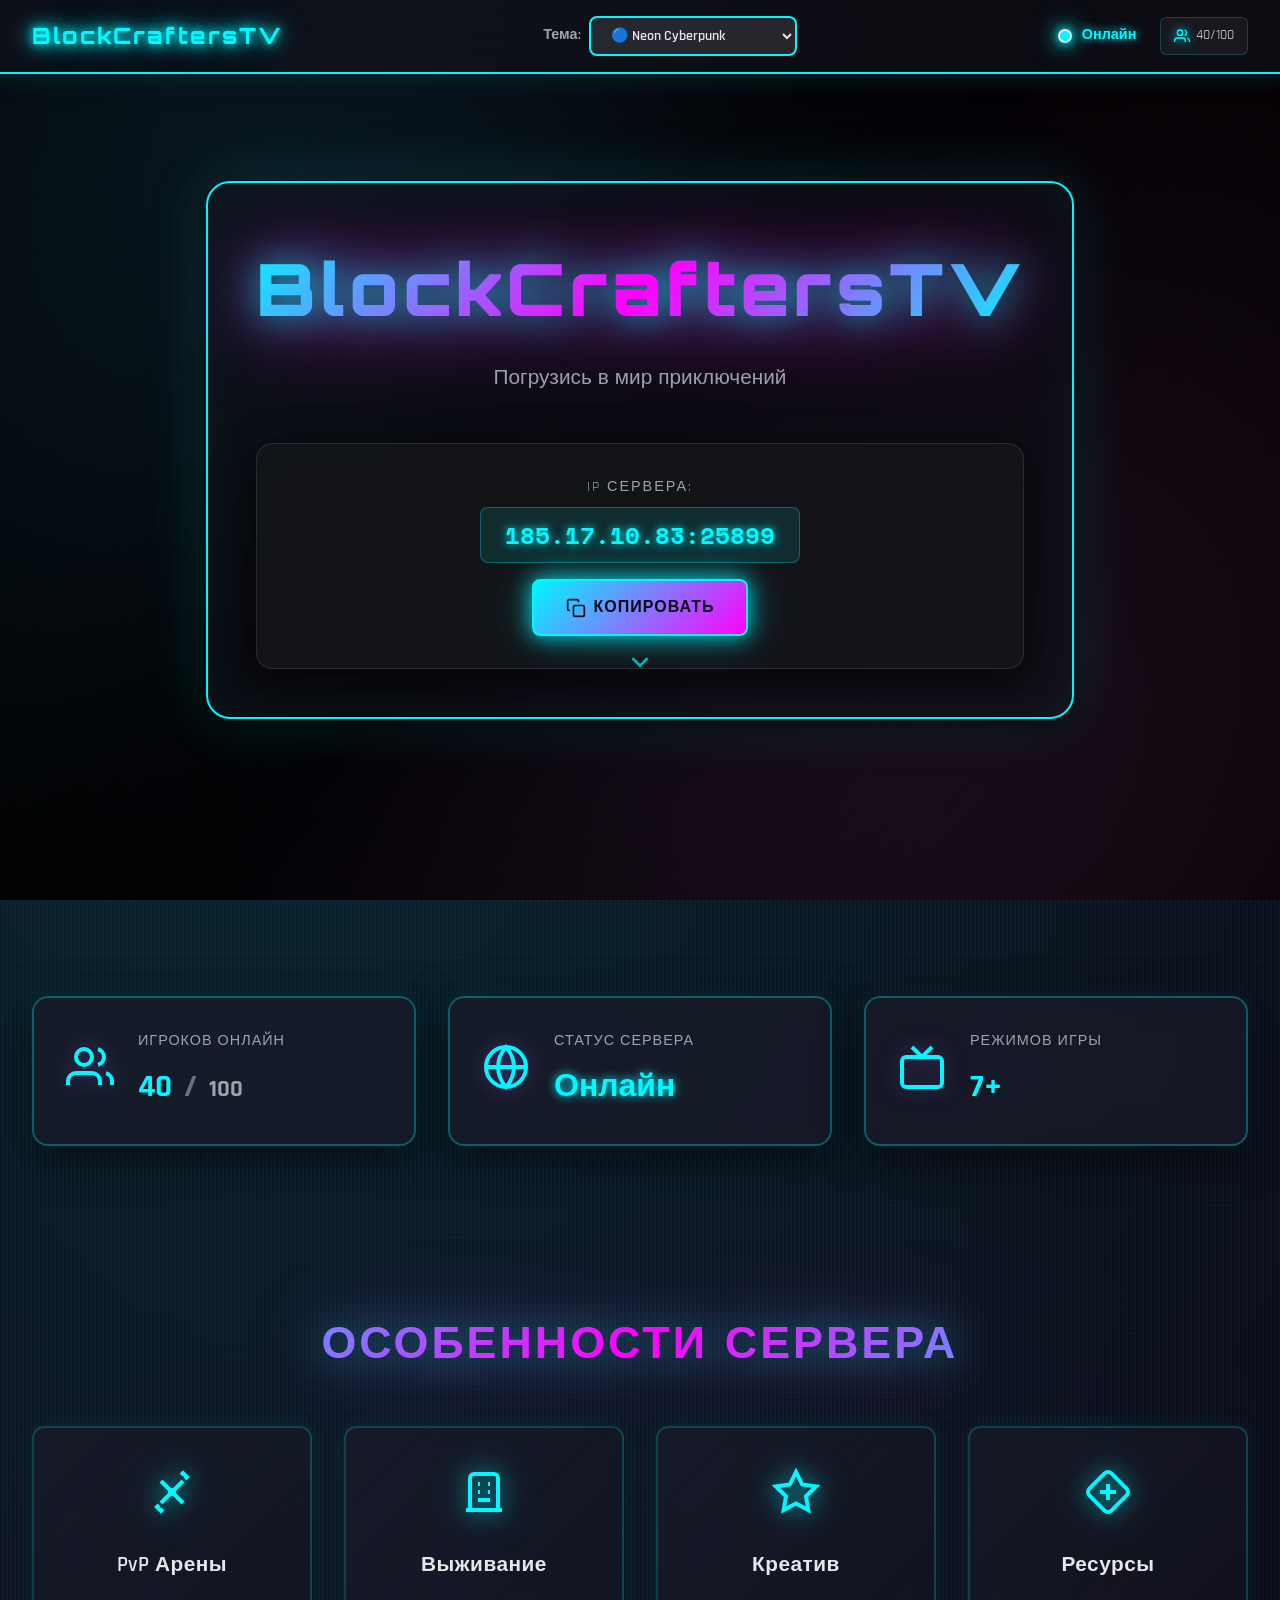
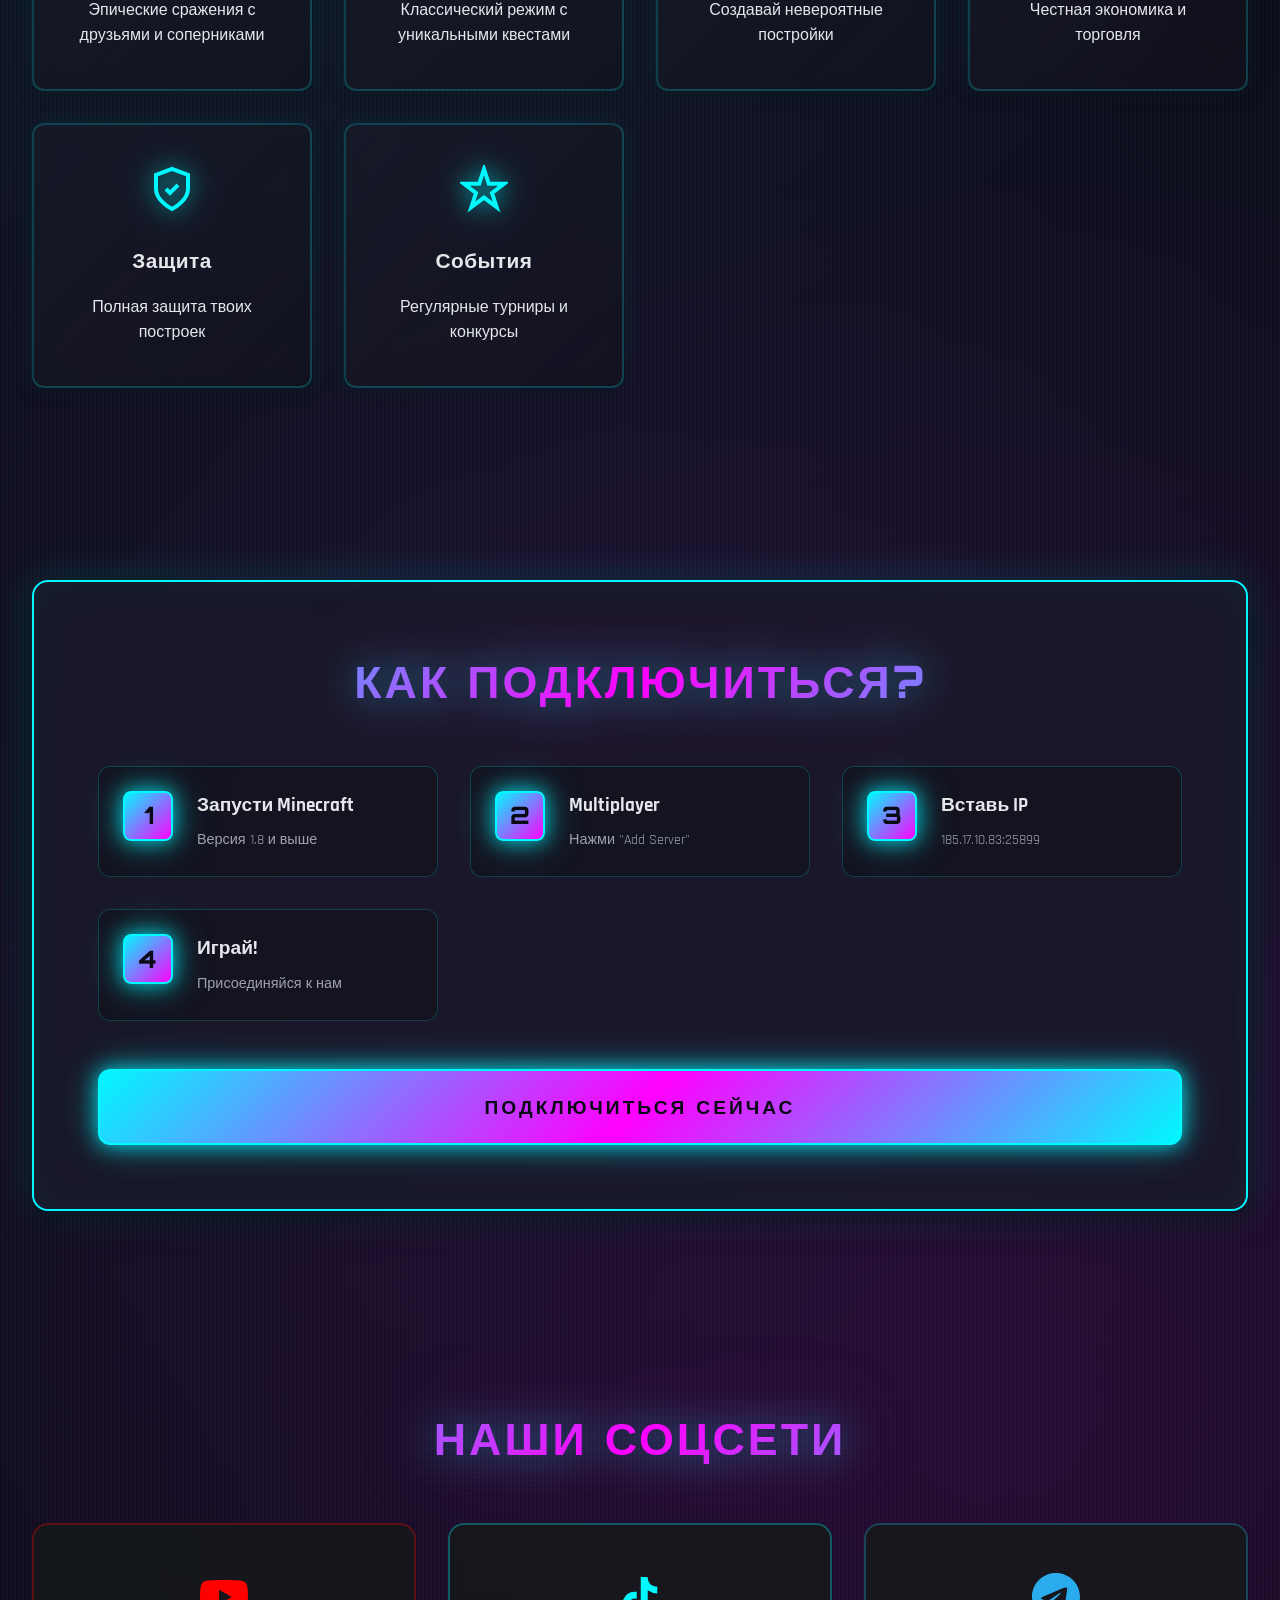
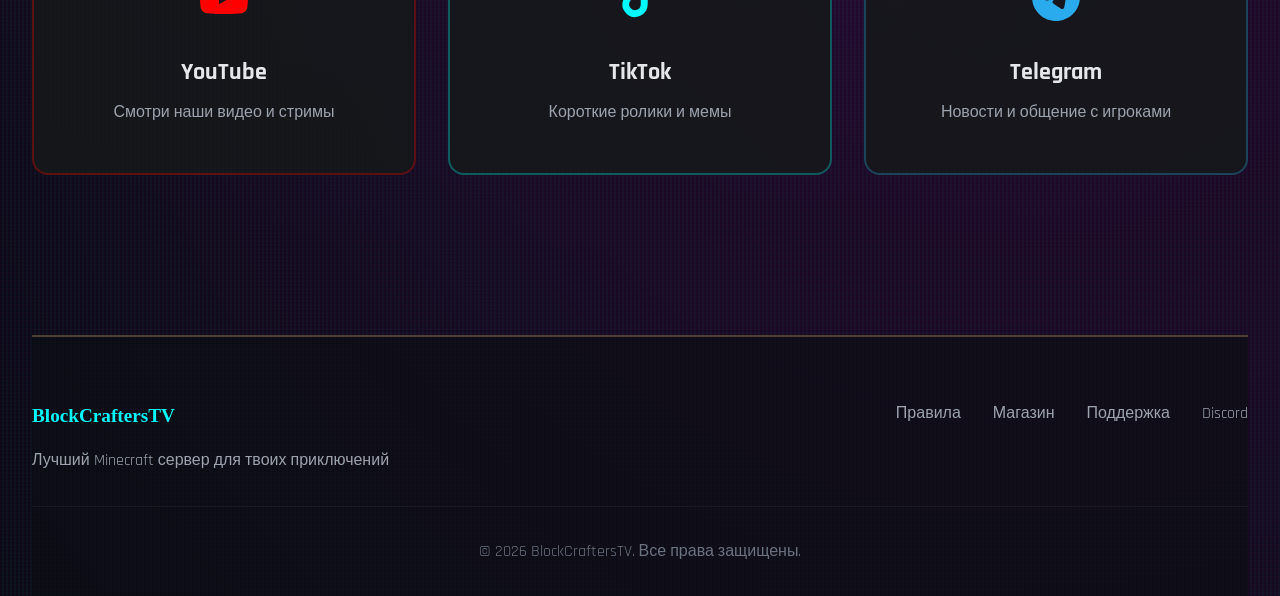
==== index-variant1-dark-gaming.html @ 6c335105 "Initial commit: BlockCraftersTV Website 🎮 Minecraft Server Landing Page with 4 Theme Variants  Featu" ====
<!DOCTYPE html>
<html lang="ru">
<head>
    <meta charset="UTF-8">
    <meta name="viewport" content="width=device-width, initial-scale=1.0">
    <title>BlockCraftersTV - Minecraft Server</title>
    <link rel="stylesheet" href="style.css">
</head>
<body>
    <!-- Navigation Bar with Blur Effect -->
    <nav class="navbar">
        <div class="navbar-container">
            <div class="navbar-brand">BlockCraftersTV</div>

            <!-- Theme Switcher -->
            <div class="theme-switcher">
                <label for="themeSelect" class="theme-label">Тема:</label>
                <select id="themeSelect" class="theme-select">
                    <option value="variant1">🟣 Dark Gaming Premium</option>
                    <option value="variant2" selected>🔵 Neon Cyberpunk</option>
                    <option value="variant3">🟡 Minecraft Professional</option>
                    <option value="variant4">🟢 Minecraft Green Forest</option>
                </select>
            </div>

            <div class="navbar-info">
                <div class="navbar-status">
                    <span class="status-dot" id="navStatusDot"></span>
                    <span id="navStatusText">Проверка...</span>
                </div>
                <div class="navbar-players">
                    <svg width="16" height="16" viewBox="0 0 24 24" fill="none" stroke="currentColor" stroke-width="2">
                        <path d="M17 21v-2a4 4 0 0 0-4-4H5a4 4 0 0 0-4 4v2"></path>
                        <circle cx="9" cy="7" r="4"></circle>
                        <path d="M23 21v-2a4 4 0 0 0-3-3.87"></path>
                        <path d="M16 3.13a4 4 0 0 1 0 7.75"></path>
                    </svg>
                    <span id="navPlayersText">0/100</span>
                </div>
            </div>
        </div>
    </nav>

    <!-- Hero Section with Blurred Background -->
    <section class="hero">
        <div class="hero-content">
            <div class="hero-logo">
                <h1 class="hero-title">BlockCraftersTV</h1>
                <p class="hero-subtitle">Погрузись в мир приключений</p>
            </div>

            <div class="hero-ip-container">
                <div class="ip-display">
                    <span class="ip-label">IP Сервера:</span>
                    <span class="ip-text" id="heroIP">185.17.10.83:25899</span>
                </div>
                <button class="ip-copy-btn" onclick="copyIP()">
                    <svg width="20" height="20" viewBox="0 0 24 24" fill="none" stroke="currentColor" stroke-width="2">
                        <rect x="9" y="9" width="13" height="13" rx="2" ry="2"></rect>
                        <path d="M5 15H4a2 2 0 0 1-2-2V4a2 2 0 0 1 2-2h9a2 2 0 0 1 2 2v1"></path>
                    </svg>
                    Копировать
                </button>
            </div>

            <div class="scroll-indicator">
                <svg width="30" height="30" viewBox="0 0 24 24" fill="none" stroke="currentColor" stroke-width="2">
                    <polyline points="6 9 12 15 18 9"></polyline>
                </svg>
            </div>
        </div>
    </section>

    <!-- Main Content Container -->
    <div class="container">
        <!-- Server Stats Section -->
        <section class="stats-section">
            <div class="stat-card">
                <div class="stat-icon">
                    <svg width="48" height="48" viewBox="0 0 24 24" fill="none" stroke="currentColor" stroke-width="2">
                        <path d="M17 21v-2a4 4 0 0 0-4-4H5a4 4 0 0 0-4 4v2"></path>
                        <circle cx="9" cy="7" r="4"></circle>
                        <path d="M23 21v-2a4 4 0 0 0-3-3.87"></path>
                        <path d="M16 3.13a4 4 0 0 1 0 7.75"></path>
                    </svg>
                </div>
                <div class="stat-content">
                    <div class="stat-label">Игроков онлайн</div>
                    <div class="stat-value" id="playerCount">
                        <span class="count-number">0</span>
                        <span class="count-separator">/</span>
                        <span class="count-max">100</span>
                    </div>
                </div>
            </div>

            <div class="stat-card">
                <div class="stat-icon">
                    <svg width="48" height="48" viewBox="0 0 24 24" fill="none" stroke="currentColor" stroke-width="2">
                        <circle cx="12" cy="12" r="10"></circle>
                        <line x1="2" y1="12" x2="22" y2="12"></line>
                        <path d="M12 2a15.3 15.3 0 0 1 4 10 15.3 15.3 0 0 1-4 10 15.3 15.3 0 0 1-4-10 15.3 15.3 0 0 1 4-10z"></path>
                    </svg>
                </div>
                <div class="stat-content">
                    <div class="stat-label">Статус сервера</div>
                    <div class="stat-value">
                        <span class="status-text" id="statusText">Проверка...</span>
                    </div>
                </div>
            </div>

            <div class="stat-card">
                <div class="stat-icon">
                    <svg width="48" height="48" viewBox="0 0 24 24" fill="none" stroke="currentColor" stroke-width="2">
                        <rect x="2" y="7" width="20" height="15" rx="2" ry="2"></rect>
                        <polyline points="17 2 12 7 7 2"></polyline>
                    </svg>
                </div>
                <div class="stat-content">
                    <div class="stat-label">Режимов игры</div>
                    <div class="stat-value">
                        <span class="count-number">7+</span>
                    </div>
                </div>
            </div>
        </section>

        <!-- Features Section -->
        <section class="features-section">
            <h2 class="section-title">Особенности сервера</h2>
            <div class="features-grid">
                <div class="feature-card">
                    <div class="feature-icon">
                        <svg width="48" height="48" viewBox="0 0 24 24" fill="none" stroke="currentColor" stroke-width="2">
                            <path d="M6.5 6.5l11 11"></path>
                            <path d="M17.5 6.5l-11 11"></path>
                            <circle cx="12" cy="12" r="1"></circle>
                            <path d="M18.5 5.5l1-1-2-2-1 1"></path>
                            <path d="M5.5 18.5l-1 1 2 2 1-1"></path>
                        </svg>
                    </div>
                    <h3 class="feature-title">PvP Арены</h3>
                    <p class="feature-text">Эпические сражения с друзьями и соперниками</p>
                </div>

                <div class="feature-card">
                    <div class="feature-icon">
                        <svg width="48" height="48" viewBox="0 0 24 24" fill="none" stroke="currentColor" stroke-width="2">
                            <path d="M3 21h18"></path>
                            <path d="M9 8h1"></path>
                            <path d="M14 8h1"></path>
                            <path d="M9 12h1"></path>
                            <path d="M14 12h1"></path>
                            <path d="M9 16h6"></path>
                            <path d="M5 21V5a2 2 0 0 1 2-2h10a2 2 0 0 1 2 2v16"></path>
                        </svg>
                    </div>
                    <h3 class="feature-title">Выживание</h3>
                    <p class="feature-text">Классический режим с уникальными квестами</p>
                </div>

                <div class="feature-card">
                    <div class="feature-icon">
                        <svg width="48" height="48" viewBox="0 0 24 24" fill="none" stroke="currentColor" stroke-width="2">
                            <path d="M12 2l3.09 6.26L22 9.27l-5 4.87 1.18 6.88L12 17.77l-6.18 3.25L7 14.14 2 9.27l6.91-1.01L12 2z"></path>
                        </svg>
                    </div>
                    <h3 class="feature-title">Креатив</h3>
                    <p class="feature-text">Создавай невероятные постройки</p>
                </div>

                <div class="feature-card">
                    <div class="feature-icon">
                        <svg width="48" height="48" viewBox="0 0 24 24" fill="none" stroke="currentColor" stroke-width="2">
                            <path d="M2.7 10.3a2.41 2.41 0 0 0 0 3.41l7.59 7.59a2.41 2.41 0 0 0 3.41 0l7.59-7.59a2.41 2.41 0 0 0 0-3.41L13.7 2.71a2.41 2.41 0 0 0-3.41 0z"></path>
                            <path d="M12 8v8"></path>
                            <path d="M8 12h8"></path>
                        </svg>
                    </div>
                    <h3 class="feature-title">Ресурсы</h3>
                    <p class="feature-text">Честная экономика и торговля</p>
                </div>

                <div class="feature-card">
                    <div class="feature-icon">
                        <svg width="48" height="48" viewBox="0 0 24 24" fill="none" stroke="currentColor" stroke-width="2">
                            <path d="M12 22s8-4 8-10V5l-8-3-8 3v7c0 6 8 10 8 10z"></path>
                            <path d="M9 12l2 2 4-4"></path>
                        </svg>
                    </div>
                    <h3 class="feature-title">Защита</h3>
                    <p class="feature-text">Полная защита твоих построек</p>
                </div>

                <div class="feature-card">
                    <div class="feature-icon">
                        <svg width="48" height="48" viewBox="0 0 24 24" fill="none" stroke="currentColor" stroke-width="2">
                            <path d="M12 2l2.4 7.4h7.6l-6 4.6 2.3 7-6.3-4.7-6.3 4.7 2.3-7-6-4.6h7.6z"></path>
                        </svg>
                    </div>
                    <h3 class="feature-title">События</h3>
                    <p class="feature-text">Регулярные турниры и конкурсы</p>
                </div>
            </div>
        </section>

        <!-- Connect Section -->
        <section class="connect-section">
            <div class="connect-card">
                <h2 class="section-title">Как подключиться?</h2>
                <div class="connect-steps">
                    <div class="step">
                        <div class="step-number">1</div>
                        <div class="step-content">
                            <h3>Запусти Minecraft</h3>
                            <p>Версия 1.8 и выше</p>
                        </div>
                    </div>
                    <div class="step">
                        <div class="step-number">2</div>
                        <div class="step-content">
                            <h3>Multiplayer</h3>
                            <p>Нажми "Add Server"</p>
                        </div>
                    </div>
                    <div class="step">
                        <div class="step-number">3</div>
                        <div class="step-content">
                            <h3>Вставь IP</h3>
                            <p>185.17.10.83:25899</p>
                        </div>
                    </div>
                    <div class="step">
                        <div class="step-number">4</div>
                        <div class="step-content">
                            <h3>Играй!</h3>
                            <p>Присоединяйся к нам</p>
                        </div>
                    </div>
                </div>
                <button class="connect-btn">Подключиться сейчас</button>
            </div>
        </section>

        <!-- Social Links Section -->
        <section class="social-section">
            <h2 class="section-title">Наши соцсети</h2>
            <div class="social-grid">
                <a href="https://youtube.com/@BlockCraftersTV" target="_blank" class="social-card youtube">
                    <div class="social-icon">
                        <svg width="48" height="48" viewBox="0 0 24 24" fill="currentColor">
                            <path d="M23.498 6.186a3.016 3.016 0 0 0-2.122-2.136C19.505 3.545 12 3.545 12 3.545s-7.505 0-9.377.505A3.017 3.017 0 0 0 .502 6.186C0 8.07 0 12 0 12s0 3.93.502 5.814a3.016 3.016 0 0 0 2.122 2.136c1.871.505 9.376.505 9.376.505s7.505 0 9.377-.505a3.015 3.015 0 0 0 2.122-2.136C24 15.93 24 12 24 12s0-3.93-.502-5.814zM9.545 15.568V8.432L15.818 12l-6.273 3.568z"/>
                        </svg>
                    </div>
                    <h3 class="social-title">YouTube</h3>
                    <p class="social-text">Смотри наши видео и стримы</p>
                </a>

                <a href="https://www.tiktok.com/@_blockcrafterstv_?_r=1&_t=ZS-93ya9unmYJF" target="_blank" class="social-card tiktok">
                    <div class="social-icon">
                        <svg width="48" height="48" viewBox="0 0 24 24" fill="currentColor">
                            <path d="M19.59 6.69a4.83 4.83 0 0 1-3.77-4.25V2h-3.45v13.67a2.89 2.89 0 0 1-5.2 1.74 2.89 2.89 0 0 1 2.31-4.64 2.93 2.93 0 0 1 .88.13V9.4a6.84 6.84 0 0 0-1-.05A6.33 6.33 0 0 0 5 20.1a6.34 6.34 0 0 0 10.86-4.43v-7a8.16 8.16 0 0 0 4.77 1.52v-3.4a4.85 4.85 0 0 1-1-.1z"/>
                        </svg>
                    </div>
                    <h3 class="social-title">TikTok</h3>
                    <p class="social-text">Короткие ролики и мемы</p>
                </a>

                <a href="https://t.me/BlockCraftersTV" target="_blank" class="social-card telegram">
                    <div class="social-icon">
                        <svg width="48" height="48" viewBox="0 0 24 24" fill="currentColor">
                            <path d="M12 0C5.373 0 0 5.373 0 12s5.373 12 12 12 12-5.373 12-12S18.627 0 12 0zm5.562 8.161c-.18 1.897-.962 6.502-1.359 8.627-.168.9-.5 1.201-.82 1.23-.697.064-1.226-.461-1.901-.903-1.056-.692-1.653-1.123-2.678-1.799-1.185-.781-.417-1.21.258-1.911.177-.184 3.247-2.977 3.307-3.23.007-.032.014-.15-.056-.212s-.174-.041-.249-.024c-.106.024-1.793 1.139-5.062 3.345-.479.329-.913.489-1.302.481-.428-.009-1.252-.241-1.865-.44-.752-.244-1.349-.374-1.297-.789.027-.216.325-.437.893-.663 3.498-1.524 5.831-2.529 6.998-3.014 3.332-1.386 4.025-1.627 4.476-1.635.099-.002.321.023.465.141.121.099.154.232.17.326.016.094.036.308.02.474z"/>
                        </svg>
                    </div>
                    <h3 class="social-title">Telegram</h3>
                    <p class="social-text">Новости и общение с игроками</p>
                </a>
            </div>
        </section>

        <!-- Footer -->
        <footer class="footer">
            <div class="footer-content">
                <div class="footer-brand">
                    <h3>BlockCraftersTV</h3>
                    <p>Лучший Minecraft сервер для твоих приключений</p>
                </div>
                <div class="footer-links">
                    <a href="#">Правила</a>
                    <a href="#">Магазин</a>
                    <a href="#">Поддержка</a>
                    <a href="#">Discord</a>
                </div>
            </div>
            <div class="footer-bottom">
                <p>&copy; 2026 BlockCraftersTV. Все права защищены.</p>
            </div>
        </footer>
    </div>

    <script src="script.js"></script>
</body>
</html>
---- style.css ----
/* Modern Minecraft Server Website - Inspired by MCServer-Web-Template */

/* Import Fonts */
@import url('https://fonts.googleapis.com/css2?family=Orbitron:wght@400;500;600;700;800;900&display=swap');
@import url('https://fonts.googleapis.com/css2?family=Rajdhani:wght@300;400;500;600;700&display=swap');
@import url('https://fonts.googleapis.com/css2?family=Space+Mono:wght@400;700&display=swap');

/* CSS Variables - Neon Cyberpunk */
:root {
    /* Colors - Cyberpunk Neon Theme */
    --primary-color: #00f8ff;         /* Neon Cyan */
    --primary-dark: #00c4cc;          /* Dark Cyan */
    --primary-light: #66ffff;         /* Light Cyan */
    --accent-color: #ff00ff;          /* Neon Magenta */
    --accent-dark: #cc00cc;           /* Dark Magenta */
    --secondary-color: #8b5cf6;       /* Purple */
    --bg-black: #0a0a14;              /* Deep Dark Blue */
    --bg-dark: #12121a;               /* Dark Blue Gray */
    --bg-darker: #080810;             /* Darker Blue */
    --bg-card: #1a1a28;               /* Card Background */
    --bg-card-hover: #25253a;         /* Card Hover */
    --text-primary: #e5e7eb;          /* Light Gray Text */
    --text-secondary: #9ca3af;        /* Gray Text */
    --text-muted: #6b7280;            /* Muted Gray */
    --border-color: rgba(0, 248, 255, 0.3);

    /* Neon Effects */
    --blur-amount: 20px;
    --transition: all 0.4s cubic-bezier(0.4, 0, 0.2, 1);
    --shadow: 0 10px 40px rgba(0, 0, 0, 0.7);
    --shadow-hover: 0 20px 60px rgba(0, 248, 255, 0.5);
    --glow-cyan: 0 0 20px rgba(0, 248, 255, 0.8), 0 0 40px rgba(0, 248, 255, 0.4);
    --glow-magenta: 0 0 20px rgba(255, 0, 255, 0.8), 0 0 40px rgba(255, 0, 255, 0.4);
    --glow-purple: 0 0 20px rgba(139, 92, 246, 0.6);
}

/* Reset & Base */
* {
    margin: 0;
    padding: 0;
    box-sizing: border-box;
}

body {
    font-family: 'Rajdhani', sans-serif;
    background: var(--bg-black);
    background-image:
        radial-gradient(circle at 20% 20%, rgba(0, 248, 255, 0.1) 0%, transparent 40%),
        radial-gradient(circle at 80% 80%, rgba(255, 0, 255, 0.1) 0%, transparent 40%),
        radial-gradient(circle at 40% 60%, rgba(139, 92, 246, 0.08) 0%, transparent 50%),
        repeating-linear-gradient(90deg, transparent, transparent 2px, rgba(0, 248, 255, 0.03) 2px, rgba(0, 248, 255, 0.03) 4px),
        repeating-linear-gradient(0deg, transparent, transparent 2px, rgba(255, 0, 255, 0.02) 2px, rgba(255, 0, 255, 0.02) 4px);
    color: var(--text-primary);
    line-height: 1.6;
    overflow-x: hidden;
    position: relative;
}

/* Smooth Scrolling */
html {
    scroll-behavior: smooth;
    scroll-padding-top: 70px;
}

body {
    overflow-x: hidden;
}

/* Scroll Animation - Fade In on View */
.scroll-fade-in {
    opacity: 0;
    transform: translateY(40px);
    transition: opacity 0.8s cubic-bezier(0.4, 0, 0.2, 1),
                transform 0.8s cubic-bezier(0.4, 0, 0.2, 1);
}

.scroll-fade-in.visible {
    opacity: 1;
    transform: translateY(0);
}

/* Scroll Animation - Slide In from Left */
.scroll-slide-left {
    opacity: 0;
    transform: translateX(-60px);
    transition: opacity 0.7s cubic-bezier(0.4, 0, 0.2, 1) 0.1s,
                transform 0.7s cubic-bezier(0.4, 0, 0.2, 1) 0.1s;
}

.scroll-slide-left.visible {
    opacity: 1;
    transform: translateX(0);
}

/* Scroll Animation - Slide In from Right */
.scroll-slide-right {
    opacity: 0;
    transform: translateX(60px);
    transition: opacity 0.7s cubic-bezier(0.4, 0, 0.2, 1) 0.1s,
                transform 0.7s cubic-bezier(0.4, 0, 0.2, 1) 0.1s;
}

.scroll-slide-right.visible {
    opacity: 1;
    transform: translateX(0);
}

/* Scroll Animation - Scale Up */
.scroll-scale-up {
    opacity: 0;
    transform: scale(0.85);
    transition: opacity 0.6s cubic-bezier(0.4, 0, 0.2, 1) 0.2s,
                transform 0.6s cubic-bezier(0.4, 0, 0.2, 1) 0.2s;
}

.scroll-scale-up.visible {
    opacity: 1;
    transform: scale(1);
}

/* Beautiful Assembly Animations on Scroll */
.scroll-assemble {
    opacity: 0;
    transform: scale(0.3) rotate(-15deg);
    filter: blur(10px);
    transition: all 1s cubic-bezier(0.34, 1.56, 0.64, 1);
}

.scroll-assemble.visible {
    opacity: 1;
    transform: scale(1) rotate(0deg);
    filter: blur(0);
}

.scroll-build-up {
    opacity: 0;
    transform: translateY(100px) scaleY(0);
    transform-origin: bottom;
    transition: all 0.9s cubic-bezier(0.25, 0.46, 0.45, 0.94);
}

.scroll-build-up.visible {
    opacity: 1;
    transform: translateY(0) scaleY(1);
}

.scroll-fragment {
    opacity: 0;
    transform: scale(0.5) translateY(60px) rotate(12deg);
    filter: blur(8px) brightness(0.5);
    transition: all 1.1s cubic-bezier(0.68, -0.55, 0.265, 1.55);
}

.scroll-fragment.visible {
    opacity: 1;
    transform: scale(1) translateY(0) rotate(0deg);
    filter: blur(0) brightness(1);
}

.scroll-glide-in {
    opacity: 0;
    transform: translateX(-150px) scale(0.7) rotateY(45deg);
    transition: all 0.95s cubic-bezier(0.175, 0.885, 0.32, 1.275);
}

.scroll-glide-in.visible {
    opacity: 1;
    transform: translateX(0) scale(1) rotateY(0deg);
}

/* Navigation Bar with Blur - Neon Cyberpunk */
.navbar {
    position: fixed;
    top: 0;
    left: 0;
    right: 0;
    z-index: 1000;
    background: rgba(18, 18, 26, 0.7);
    backdrop-filter: blur(var(--blur-amount));
    -webkit-backdrop-filter: blur(var(--blur-amount));
    border-bottom: 2px solid var(--primary-color);
    padding: 1rem 2rem;
    box-shadow: 0 4px 20px rgba(0, 0, 0, 0.7), 0 0 20px rgba(0, 248, 255, 0.3);
}

.navbar-container {
    max-width: 1400px;
    margin: 0 auto;
    display: flex;
    justify-content: space-between;
    align-items: center;
}

.navbar-brand {
    font-family: 'Orbitron', sans-serif;
    font-size: 1.4rem;
    font-weight: 800;
    color: var(--primary-color);
    text-shadow: 0 0 10px var(--primary-color), 0 0 20px var(--primary-color), 0 0 30px rgba(0, 248, 255, 0.5);
    letter-spacing: 2px;
}

.navbar-info {
    display: flex;
    align-items: center;
    gap: 1.5rem;
}

.navbar-status {
    display: flex;
    align-items: center;
    gap: 10px;
    font-size: 0.9rem;
}

.navbar-players {
    display: flex;
    align-items: center;
    gap: 6px;
    font-size: 0.9rem;
    color: var(--text-primary);
    padding: 0.4rem 0.8rem;
    background: rgba(255, 255, 255, 0.05);
    border-radius: 6px;
    border: 1px solid rgba(0, 248, 255, 0.2);
}

.navbar-players svg {
    color: var(--primary-color);
    filter: drop-shadow(0 0 5px var(--primary-color));
}

/* Theme Switcher */
.theme-switcher {
    display: flex;
    align-items: center;
    gap: 0.5rem;
}

.theme-label {
    font-size: 0.9rem;
    color: var(--text-secondary);
    font-weight: 600;
}

.theme-select {
    padding: 0.5rem 1rem;
    background: rgba(255, 255, 255, 0.1);
    color: var(--text-primary);
    border: 2px solid var(--primary-color);
    border-radius: 8px;
    font-size: 0.9rem;
    font-weight: 600;
    cursor: pointer;
    transition: var(--transition);
    outline: none;
    font-family: inherit;
}

.theme-select:hover {
    background: rgba(255, 255, 255, 0.15);
    box-shadow: 0 0 15px rgba(0, 248, 255, 0.3);
}

.theme-select:focus {
    border-color: var(--accent-color);
    box-shadow: 0 0 20px rgba(255, 0, 255, 0.4);
}

.theme-select option {
    background: var(--bg-dark);
    color: var(--text-primary);
    padding: 0.5rem;
}

/* Hero Section - Dark Gaming Premium */
.hero {
    position: relative;
    height: 100vh;
    display: flex;
    align-items: center;
    justify-content: center;
    background: linear-gradient(135deg, rgba(139, 92, 246, 0.1) 0%, rgba(0, 0, 0, 0.9) 50%, rgba(245, 158, 11, 0.1) 100%),
                url('https://wallpapers.com/images/high/realistic-looking-ocean-in-minecraft-landscape-viln6jeex45mmdjx.webp') center/cover no-repeat;
    background-attachment: fixed;
    overflow: hidden;
}

/* Animated gradient overlay */
.hero::before {
    content: '';
    position: absolute;
    top: 0;
    left: 0;
    right: 0;
    bottom: 0;
    background: linear-gradient(135deg, rgba(0, 248, 255, 0.15) 0%, transparent 40%, rgba(255, 0, 255, 0.15) 100%);
    z-index: 1;
    pointer-events: none;
    animation: gradient-shift 8s ease-in-out infinite alternate;
}

.hero::after {
    content: '';
    position: absolute;
    top: 0;
    left: 0;
    right: 0;
    bottom: 0;
    background: radial-gradient(circle at center, transparent 0%, rgba(0, 0, 0, 0.8) 100%);
    z-index: 1;
    pointer-events: none;
}

.hero-content {
    position: relative;
    z-index: 10;
    text-align: center;
    padding: 3rem;
    background: rgba(18, 18, 26, 0.6);
    border-radius: 24px;
    backdrop-filter: blur(20px);
    box-shadow: 0 8px 32px rgba(0, 0, 0, 0.7),
                0 0 60px rgba(0, 248, 255, 0.2),
                inset 0 0 60px rgba(0, 248, 255, 0.05);
    border: 2px solid var(--primary-color);
}

.hero-logo {
    margin-bottom: 3rem;
    animation: fadeInUp 1s ease;
}

.hero-title {
    font-family: 'Orbitron', sans-serif;
    font-size: 4.5rem;
    font-weight: 900;
    background: linear-gradient(135deg, var(--primary-color) 0%, var(--accent-color) 50%, var(--primary-color) 100%);
    -webkit-background-clip: text;
    -webkit-text-fill-color: transparent;
    background-clip: text;
    margin-bottom: 1rem;
    letter-spacing: 4px;
    filter: drop-shadow(0 0 20px rgba(0, 248, 255, 0.8))
            drop-shadow(0 0 40px rgba(255, 0, 255, 0.6));
    animation: glow-text 3s ease-in-out infinite alternate;
}

.hero-subtitle {
    font-size: 1.3rem;
    color: var(--text-secondary);
    margin-bottom: 2rem;
}

/* Hero IP Container with Blur */
.hero-ip-container {
    display: flex;
    flex-direction: column;
    align-items: center;
    gap: 1rem;
    background: rgba(22, 25, 27, 0.6);
    backdrop-filter: blur(var(--blur-amount));
    -webkit-backdrop-filter: blur(var(--blur-amount));
    padding: 2rem 3rem;
    border-radius: 1rem;
    border: 1px solid rgba(255, 255, 255, 0.1);
    box-shadow: var(--shadow);
    animation: fadeInUp 1s ease 0.3s both;
}

.ip-display {
    display: flex;
    flex-direction: column;
    align-items: center;
    gap: 0.5rem;
}

.ip-label {
    color: var(--text-secondary);
    font-size: 0.9rem;
    text-transform: uppercase;
    letter-spacing: 2px;
}

.ip-text {
    font-family: 'Space Mono', monospace;
    font-size: 1.5rem;
    font-weight: bold;
    color: var(--primary-color);
    padding: 0.5rem 1.5rem;
    background: rgba(0, 248, 255, 0.1);
    border-radius: 0.5rem;
    border: 1px solid rgba(0, 248, 255, 0.3);
    text-shadow: 0 0 10px var(--primary-color);
}

.ip-copy-btn {
    display: flex;
    align-items: center;
    gap: 0.5rem;
    padding: 1rem 2rem;
    background: linear-gradient(135deg, var(--primary-color), var(--accent-color));
    color: var(--bg-black);
    border: 2px solid var(--primary-color);
    border-radius: 0.5rem;
    font-size: 1rem;
    font-weight: 700;
    font-family: 'Rajdhani', sans-serif;
    text-transform: uppercase;
    letter-spacing: 1px;
    cursor: pointer;
    transition: var(--transition);
    box-shadow: var(--glow-cyan);
}

.ip-copy-btn:hover {
    background: linear-gradient(135deg, var(--accent-color), var(--primary-color));
    transform: translateY(-2px);
    box-shadow: var(--glow-magenta);
    border-color: var(--accent-color);
}

.ip-copy-btn:active {
    transform: translateY(0);
}

/* Scroll Indicator */
.scroll-indicator {
    position: absolute;
    bottom: 2rem;
    left: 50%;
    transform: translateX(-50%);
    animation: bounce 2s infinite;
    opacity: 0.7;
    cursor: pointer;
}

.scroll-indicator svg {
    stroke: var(--primary-color);
}

/* Container */
.container {
    max-width: 1400px;
    margin: 0 auto;
    padding: 0 2rem;
}

/* Section Titles - Neon Cyberpunk */
.section-title {
    font-family: 'Orbitron', sans-serif;
    font-size: 2.8rem;
    font-weight: 800;
    text-align: center;
    margin-bottom: 3rem;
    background: linear-gradient(135deg, var(--primary-color), var(--accent-color), var(--primary-color));
    -webkit-background-clip: text;
    -webkit-text-fill-color: transparent;
    background-clip: text;
    letter-spacing: 3px;
    filter: drop-shadow(0 0 20px rgba(0, 248, 255, 0.5))
            drop-shadow(0 0 40px rgba(255, 0, 255, 0.3));
    text-transform: uppercase;
}

/* Stats Section */
.stats-section {
    display: grid;
    grid-template-columns: repeat(auto-fit, minmax(300px, 1fr));
    gap: 2rem;
    padding: 4rem 0;
    margin-top: 2rem;
    position: relative;
    z-index: 10;
}

.stat-card {
    display: flex;
    align-items: center;
    gap: 1.5rem;
    padding: 2rem;
    background: rgba(26, 26, 40, 0.7);
    backdrop-filter: blur(var(--blur-amount));
    -webkit-backdrop-filter: blur(var(--blur-amount));
    border-radius: 1rem;
    border: 2px solid rgba(0, 248, 255, 0.3);
    transition: var(--transition);
    box-shadow: var(--shadow), 0 0 20px rgba(0, 248, 255, 0.1);
}

.stat-card:hover {
    transform: translateY(-5px);
    border-color: var(--primary-color);
    box-shadow: 0 15px 40px rgba(0, 248, 255, 0.4), var(--glow-cyan);
}

.stat-icon {
    color: var(--primary-color);
    filter: drop-shadow(0 0 10px rgba(139, 92, 246, 0.4));
    transition: var(--transition);
}

.stat-card:hover .stat-icon {
    color: var(--accent-color);
    filter: drop-shadow(0 0 15px rgba(245, 158, 11, 0.5));
}

.stat-content {
    flex: 1;
}

.stat-label {
    color: var(--text-secondary);
    font-size: 0.9rem;
    text-transform: uppercase;
    letter-spacing: 1px;
    margin-bottom: 0.5rem;
}

.stat-value {
    font-size: 2rem;
    font-weight: 700;
    color: var(--text-primary);
}

.count-number {
    color: var(--primary-color);
}

.count-separator {
    color: var(--text-muted);
    margin: 0 0.3rem;
}

.count-max {
    color: var(--text-secondary);
    font-size: 1.5rem;
}

/* Status Dot - Neon Cyberpunk */
.status-dot {
    width: 14px;
    height: 14px;
    border-radius: 50%;
    display: inline-block;
    animation: neon-pulse 2s infinite;
    border: 2px solid currentColor;
}

.status-dot.online {
    background-color: var(--primary-color);
    box-shadow: 0 0 10px var(--primary-color),
                0 0 20px var(--primary-color),
                0 0 30px rgba(0, 248, 255, 0.5);
}

.status-dot.offline {
    background-color: #ef4444;
    box-shadow: 0 0 10px #ef4444,
                0 0 20px #ef4444;
}

.status-text.online {
    color: var(--primary-color);
    text-shadow: 0 0 10px var(--primary-color);
    font-weight: 600;
}

.status-text.offline {
    color: #ef4444;
    text-shadow: 0 0 10px #ef4444;
    font-weight: 600;
}

/* Features Section */
.features-section {
    padding: 6rem 0;
    background: transparent;
    position: relative;
    z-index: 2;
}

.features-section > .container {
    position: relative;
    z-index: 1;
}

.features-grid {
    display: grid;
    grid-template-columns: repeat(auto-fit, minmax(280px, 1fr));
    gap: 2rem;
}

.feature-card {
    padding: 2.5rem;
    background: linear-gradient(135deg, rgba(26, 26, 40, 0.7) 0%, rgba(18, 18, 26, 0.5) 100%);
    border-radius: 12px;
    border: 2px solid rgba(0, 248, 255, 0.2);
    transition: var(--transition);
    text-align: center;
    box-shadow: 0 4px 16px rgba(0, 0, 0, 0.4), 0 0 20px rgba(0, 248, 255, 0.1);
    backdrop-filter: blur(10px);
}

.feature-card:hover {
    transform: translateY(-8px);
    background: linear-gradient(135deg, rgba(37, 37, 58, 0.8) 0%, rgba(26, 26, 40, 0.7) 100%);
    border-color: var(--accent-color);
    box-shadow: var(--shadow-hover), var(--glow-magenta);
}

.feature-icon {
    color: var(--primary-color);
    margin-bottom: 1.5rem;
    filter: drop-shadow(0 0 10px rgba(0, 248, 255, 0.6))
            drop-shadow(0 0 20px rgba(0, 248, 255, 0.3));
    transition: var(--transition);
}

.feature-card:hover .feature-icon {
    color: var(--accent-color);
    filter: drop-shadow(0 0 15px rgba(255, 0, 255, 0.8))
            drop-shadow(0 0 30px rgba(255, 0, 255, 0.4));
    transform: scale(1.1) rotate(5deg);
}

.feature-title {
    font-size: 1.3rem;
    font-weight: 600;
    margin-bottom: 1rem;
    color: var(--text-primary);
    letter-spacing: 0.5px;
}
}

.feature-text {
    color: var(--text-secondary);
    line-height: 1.6;
}

/* Connect Section */
.connect-section {
    padding: 6rem 0;
    background: transparent;
    position: relative;
    z-index: 2;
}

.connect-card {
    background: rgba(26, 26, 40, 0.8);
    border-radius: 1rem;
    padding: 4rem;
    border: 2px solid var(--primary-color);
    box-shadow: 0 8px 32px rgba(0, 0, 0, 0.6),
                0 0 40px rgba(0, 248, 255, 0.2),
                inset 0 0 40px rgba(0, 248, 255, 0.05);
    backdrop-filter: blur(10px);
}

.connect-steps {
    display: grid;
    grid-template-columns: repeat(auto-fit, minmax(250px, 1fr));
    gap: 2rem;
    margin-bottom: 3rem;
}

.step {
    display: flex;
    gap: 1.5rem;
    padding: 1.5rem;
    background: rgba(18, 18, 26, 0.6);
    border-radius: 0.75rem;
    border: 1px solid rgba(0, 248, 255, 0.2);
    transition: var(--transition);
}

.step:hover {
    border-color: var(--primary-color);
    box-shadow: 0 4px 20px rgba(0, 248, 255, 0.3);
    transform: translateX(5px);
}

.step-number {
    width: 50px;
    height: 50px;
    display: flex;
    align-items: center;
    justify-content: center;
    background: linear-gradient(135deg, var(--primary-color), var(--accent-color));
    color: var(--bg-black);
    font-size: 1.5rem;
    font-weight: 800;
    font-family: 'Orbitron', sans-serif;
    border-radius: 0.5rem;
    border: 2px solid var(--primary-color);
    flex-shrink: 0;
    box-shadow: var(--glow-cyan);
}

.step-content h3 {
    font-size: 1.2rem;
    margin-bottom: 0.5rem;
}

.step-content p {
    color: var(--text-secondary);
    font-size: 0.9rem;
}

.connect-btn {
    width: 100%;
    padding: 1.5rem;
    background: linear-gradient(135deg, var(--primary-color), var(--accent-color), var(--primary-color));
    color: var(--bg-black);
    border: 2px solid var(--primary-color);
    border-radius: 0.75rem;
    font-size: 1.2rem;
    font-weight: 800;
    font-family: 'Orbitron', sans-serif;
    cursor: pointer;
    transition: var(--transition);
    text-transform: uppercase;
    letter-spacing: 3px;
    box-shadow: var(--glow-cyan);
}

.connect-btn:hover {
    transform: translateY(-3px);
    box-shadow: var(--glow-magenta);
    background: linear-gradient(135deg, var(--accent-color), var(--primary-color), var(--accent-color));
    border-color: var(--accent-color);
}

/* Social Section */
.social-section {
    padding: 6rem 0;
    background: transparent;
    position: relative;
    z-index: 2;
}

.social-grid {
    display: grid;
    grid-template-columns: repeat(auto-fit, minmax(300px, 1fr));
    gap: 2rem;
}

.social-card {
    display: flex;
    flex-direction: column;
    align-items: center;
    padding: 3rem 2rem;
    background: rgba(22, 25, 27, 0.85);
    border-radius: 1rem;
    border: 2px solid rgba(139, 115, 85, 0.4);
    text-decoration: none;
    color: inherit;
    transition: var(--transition);
    text-align: center;
}

.social-card:hover {
    transform: translateY(-10px);
    box-shadow: var(--shadow-hover);
}

.social-card.youtube {
    border-color: rgba(255, 0, 0, 0.3);
}

.social-card.youtube:hover {
    border-color: #ff0000;
    box-shadow: 0 15px 40px rgba(255, 0, 0, 0.3);
}

.social-card.tiktok {
    border-color: rgba(0, 248, 255, 0.3);
}

.social-card.tiktok:hover {
    border-color: #00f8ff;
    box-shadow: 0 15px 40px rgba(0, 248, 255, 0.3);
}

.social-card.telegram {
    border-color: rgba(42, 171, 238, 0.3);
}

.social-card.telegram:hover {
    border-color: #2aabee;
    box-shadow: 0 15px 40px rgba(42, 171, 238, 0.3);
}

.social-icon {
    margin-bottom: 1.5rem;
}

.social-card.youtube .social-icon {
    color: #ff0000;
}

.social-card.tiktok .social-icon {
    color: #00f8ff;
}

.social-card.telegram .social-icon {
    color: #2aabee;
}

.social-title {
    font-size: 1.5rem;
    font-weight: 700;
    margin-bottom: 0.5rem;
}

.social-text {
    color: var(--text-secondary);
}

/* Footer */
.footer {
    padding: 4rem 0 2rem;
    margin-top: 4rem;
    border-top: 2px solid rgba(139, 115, 85, 0.5);
    background: rgba(10, 14, 18, 0.6);
}

.footer-content {
    display: flex;
    justify-content: space-between;
    align-items: start;
    margin-bottom: 2rem;
    flex-wrap: wrap;
    gap: 2rem;
}

.footer-brand h3 {
    font-family: 'Press Start 2P', cursive;
    color: var(--primary-color);
    margin-bottom: 1rem;
    font-size: 1.2rem;
}

.footer-brand p {
    color: var(--text-secondary);
    max-width: 400px;
}

.footer-links {
    display: flex;
    gap: 2rem;
    flex-wrap: wrap;
}

.footer-links a {
    color: var(--text-secondary);
    text-decoration: none;
    transition: var(--transition);
}

.footer-links a:hover {
    color: var(--primary-color);
}

.footer-bottom {
    text-align: center;
    padding-top: 2rem;
    border-top: 1px solid rgba(255, 255, 255, 0.05);
    color: var(--text-muted);
}

/* Animations */
@keyframes float {
    0%, 100% {
        transform: translateY(0px) translateX(0px);
    }
    25% {
        transform: translateY(-20px) translateX(10px);
    }
    50% {
        transform: translateY(-40px) translateX(0px);
    }
    75% {
        transform: translateY(-20px) translateX(-10px);
    }
}

@keyframes fadeInUp {
    from {
        opacity: 0;
        transform: translateY(30px);
    }
    to {
        opacity: 1;
        transform: translateY(0);
    }
}

@keyframes glow {
    from {
        text-shadow:
            0 0 20px var(--primary-color),
            0 0 40px var(--primary-color),
            4px 4px 0px rgba(0, 0, 0, 0.8);
    }
    to {
        text-shadow:
            0 0 30px var(--primary-color),
            0 0 60px var(--primary-color),
            0 0 80px var(--primary-color),
            4px 4px 0px rgba(0, 0, 0, 0.8);
    }
}

@keyframes bounce {
    0%, 100% {
        transform: translateX(-50%) translateY(0);
    }
    50% {
        transform: translateX(-50%) translateY(-10px);
    }
}

@keyframes pulse {
    0%, 100% {
        opacity: 1;
    }
    50% {
        opacity: 0.5;
    }
}

@keyframes pulse-glow {
    0%, 100% {
        opacity: 0.6;
    }
    50% {
        opacity: 1;
    }
}

@keyframes gradient-shift {
    0% {
        opacity: 0.5;
    }
    100% {
        opacity: 0.8;
    }
}

@keyframes glow-text {
    0% {
        filter: drop-shadow(0 0 20px rgba(0, 248, 255, 0.6));
    }
    50% {
        filter: drop-shadow(0 0 40px rgba(255, 0, 255, 0.8));
    }
    100% {
        filter: drop-shadow(0 0 20px rgba(0, 248, 255, 0.6));
    }
}

@keyframes neon-pulse {
    0%, 100% {
        opacity: 1;
        box-shadow: 0 0 10px currentColor,
                    0 0 20px currentColor,
                    0 0 30px currentColor;
    }
    50% {
        opacity: 0.7;
        box-shadow: 0 0 5px currentColor,
                    0 0 10px currentColor,
                    0 0 15px currentColor;
    }
}

/* Responsive Design */
@media (max-width: 1024px) {
    .hero-title {
        font-size: 2.5rem;
    }

    .section-title {
        font-size: 2rem;
    }

    .stats-section {
        grid-template-columns: 1fr;
        margin-top: 1rem;
    }
}

@media (max-width: 768px) {
    .navbar {
        padding: 1rem;
    }

    .navbar-container {
        flex-wrap: wrap;
        gap: 1rem;
    }

    .navbar-brand {
        font-size: 0.9rem;
        order: 1;
    }

    .navbar-status {
        order: 3;
    }

    .theme-switcher {
        order: 2;
        width: 100%;
        justify-content: center;
    }

    .theme-label {
        display: none;
    }

    .theme-select {
        width: 100%;
        max-width: 300px;
        font-size: 0.85rem;
        padding: 0.4rem 0.8rem;
    }

    .hero-title {
        font-size: 1.8rem;
    }

    .hero-subtitle {
        font-size: 1rem;
    }

    .hero-ip-container {
        padding: 1.5rem 2rem;
    }

    .ip-text {
        font-size: 1rem;
    }

    .section-title {
        font-size: 1.5rem;
    }

    .features-grid,
    .connect-steps {
        grid-template-columns: 1fr;
    }

    .footer-content {
        flex-direction: column;
        text-align: center;
    }

    .footer-links {
        justify-content: center;
    }

    .connect-card {
        padding: 2rem;
    }
}

@media (max-width: 480px) {
    .hero-title {
        font-size: 1.5rem;
    }

    .stat-value {
        font-size: 1.5rem;
    }

    .ip-copy-btn {
        padding: 0.8rem 1.5rem;
        font-size: 0.9rem;
    }
}
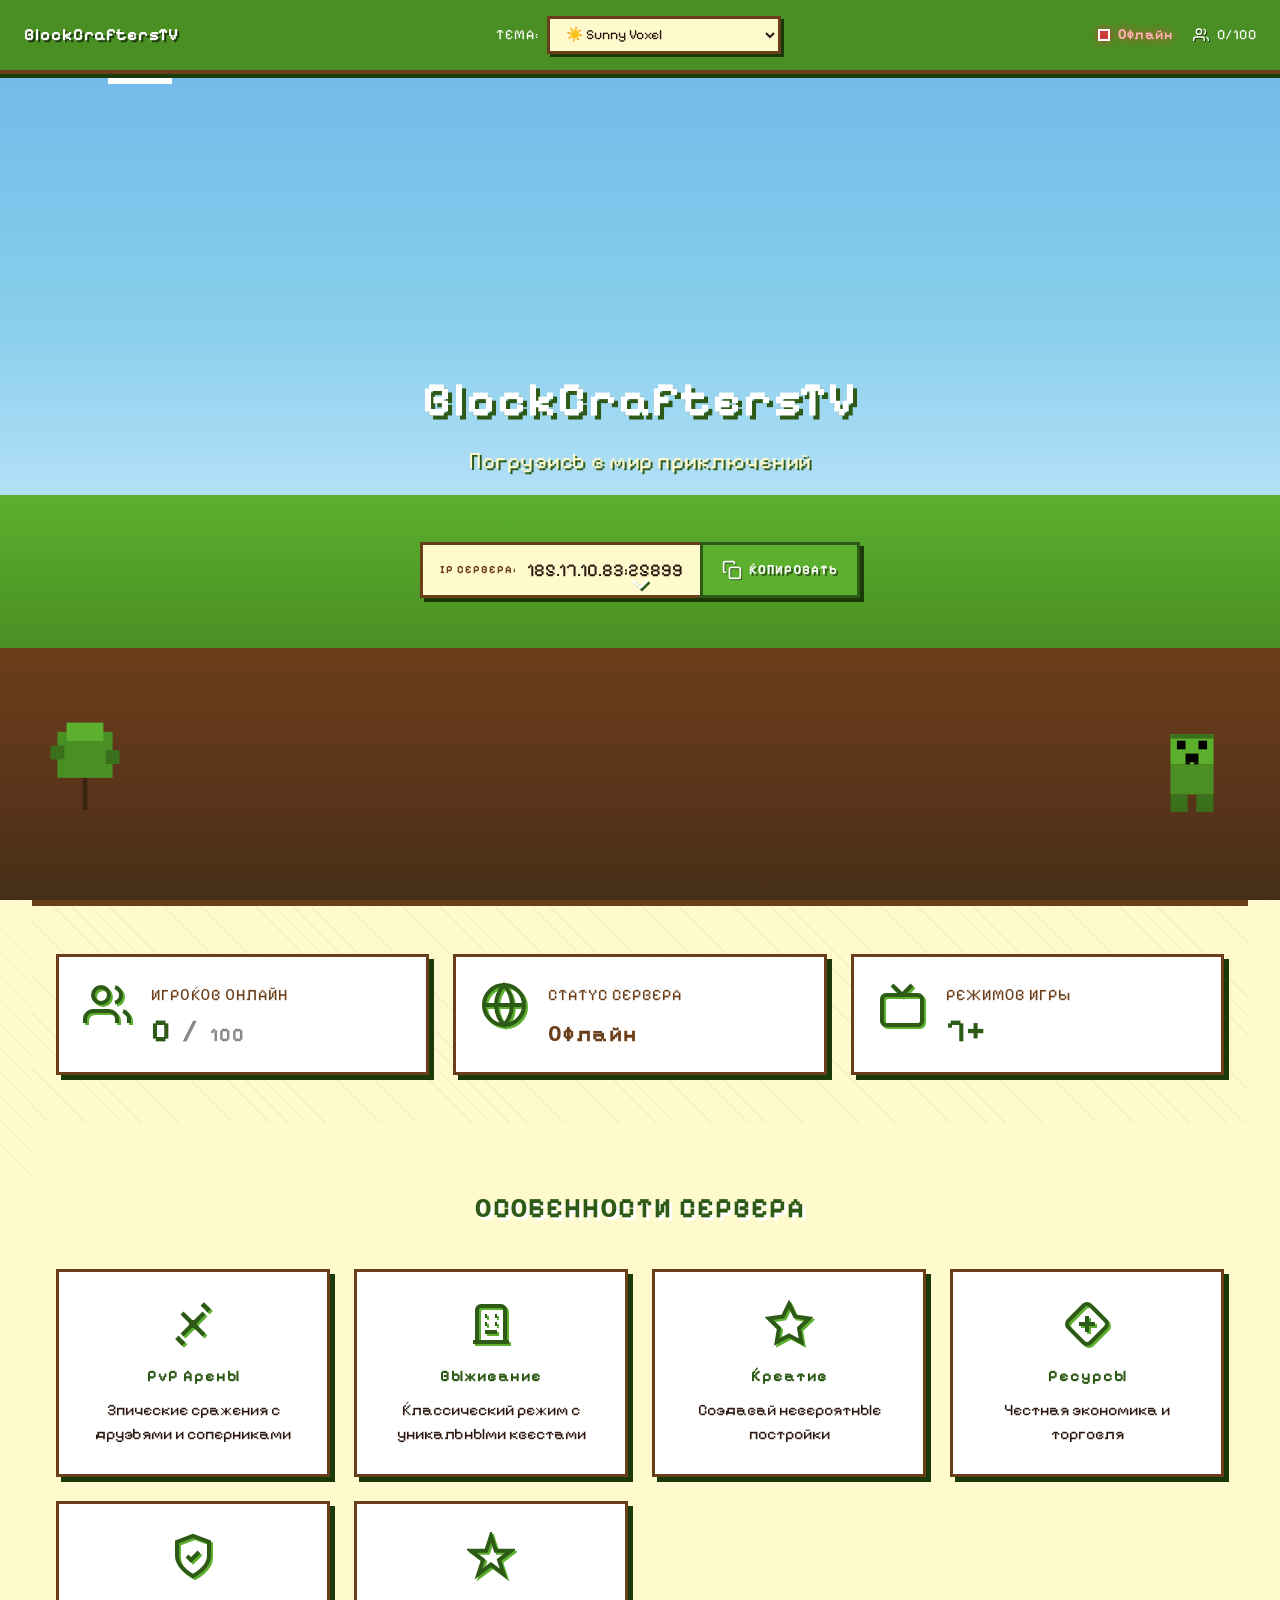
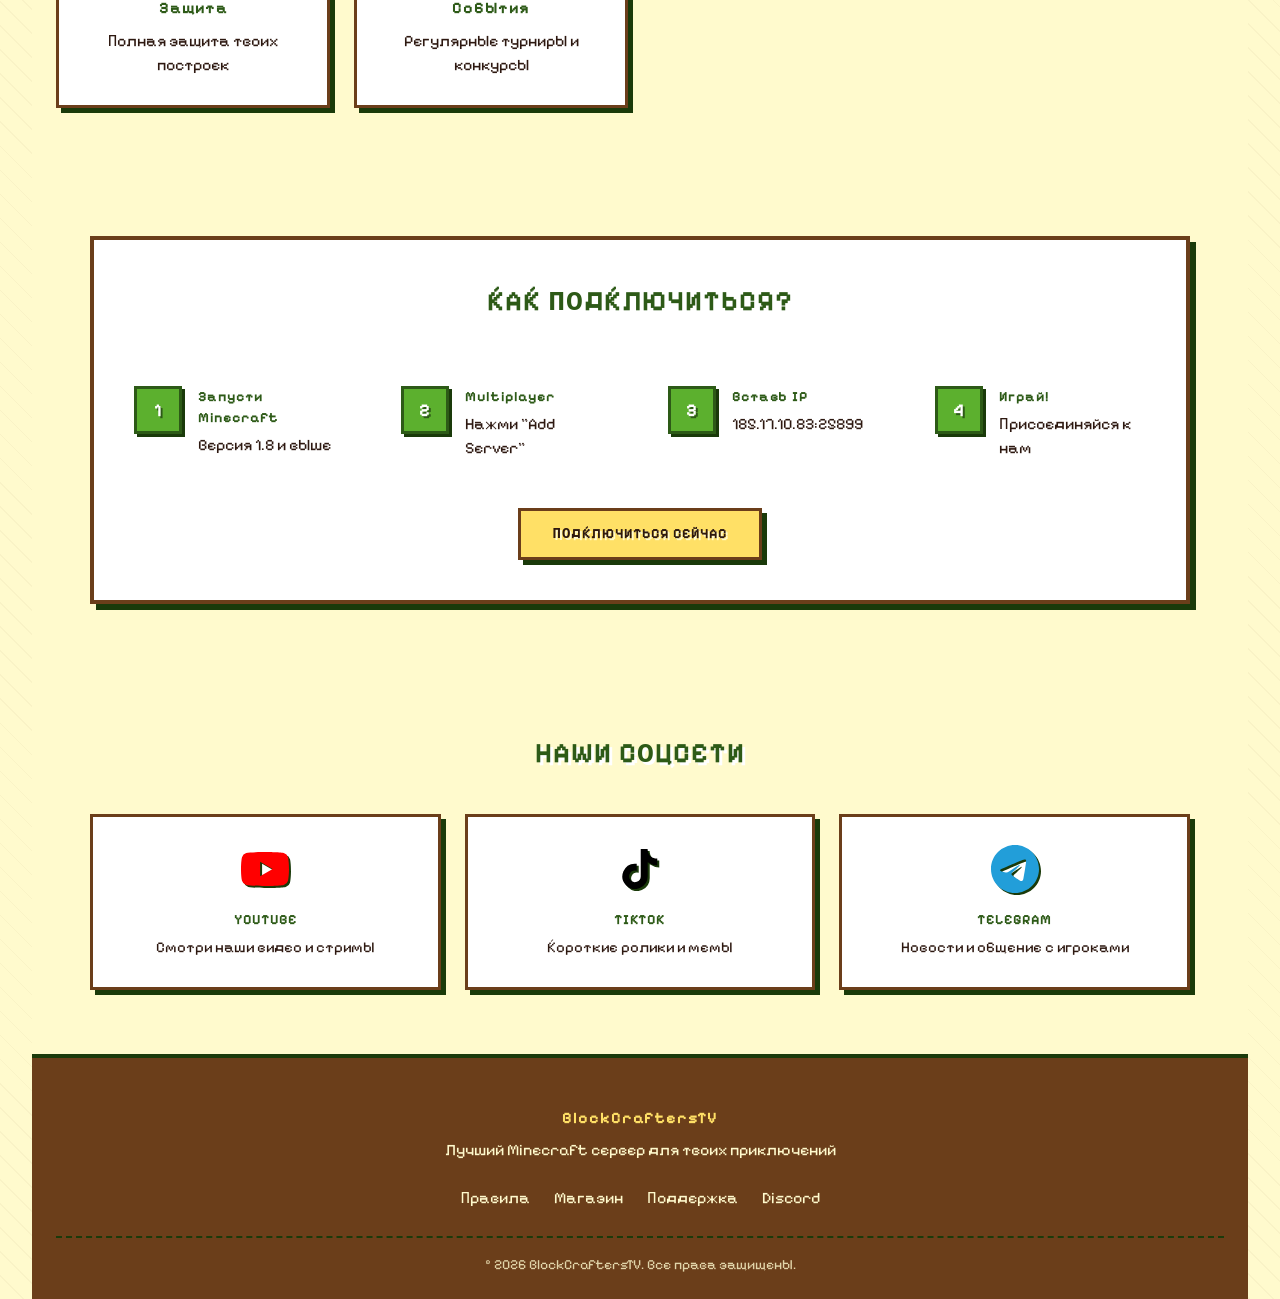
==== commit b753530f: "fix(theme): sync variant5 option on alt index pages Without sync, users on these pages couldn't swit" ====
--- a/index-variant1-dark-gaming.html
+++ b/index-variant1-dark-gaming.html
@@ -17,9 +17,10 @@
                 <label for="themeSelect" class="theme-label">Тема:</label>
                 <select id="themeSelect" class="theme-select">
                     <option value="variant1">🟣 Dark Gaming Premium</option>
-                    <option value="variant2" selected>🔵 Neon Cyberpunk</option>
+                    <option value="variant2">🔵 Neon Cyberpunk</option>
                     <option value="variant3">🟡 Minecraft Professional</option>
                     <option value="variant4">🟢 Minecraft Green Forest</option>
+                    <option value="variant5" selected>☀️ Sunny Voxel</option>
                 </select>
             </div>
 
--- a/style.css
+++ b/style.css
@@ -976,6 +976,11 @@
 }
 
 /* Responsive Design */
+/* ============================================
+   АДАПТИВНАЯ ВЕРСТКА ДЛЯ МОБИЛЬНЫХ УСТРОЙСТВ
+   ============================================ */
+
+/* Планшет (до 1024px) */
 @media (max-width: 1024px) {
     .hero-title {
         font-size: 2.5rem;
@@ -991,92 +996,321 @@
     }
 }
 
+/* Мобильные устройства (до 768px) */
 @media (max-width: 768px) {
+
+    /* --- НАВИГАЦИЯ --- */
     .navbar {
-        padding: 1rem;
+        padding: 0.7rem 1rem;
     }
 
     .navbar-container {
-        flex-wrap: wrap;
-        gap: 1rem;
+        display: grid;
+        grid-template-columns: auto 1fr;
+        grid-template-rows: auto auto;
+        gap: 0.5rem;
+        align-items: center;
     }
 
     .navbar-brand {
+        font-size: 1rem;
+        grid-column: 1;
+        grid-row: 1;
+        letter-spacing: 1px;
+    }
+
+    .navbar-info {
+        grid-column: 2;
+        grid-row: 1;
+        justify-content: flex-end;
+        gap: 0.6rem;
+    }
+
+    .navbar-status {
+        font-size: 0.8rem;
+    }
+
+    .navbar-players {
+        font-size: 0.75rem;
+        padding: 0.25rem 0.5rem;
+        gap: 4px;
+    }
+
+    .navbar-players svg {
+        width: 13px;
+        height: 13px;
+    }
+
+    .theme-switcher {
+        grid-column: 1 / -1;
+        grid-row: 2;
+        width: 100%;
+        border-top: 1px solid rgba(0, 248, 255, 0.15);
+        padding-top: 0.5rem;
+    }
+
+    .theme-label {
+        display: none;
+    }
+
+    .theme-select {
+        width: 100%;
+        font-size: 0.8rem;
+        padding: 0.35rem 0.6rem;
+    }
+
+    /* --- HERO --- */
+    .hero {
+        background-attachment: scroll; /* Исправляет глюк на iOS Safari */
+    }
+
+    .hero-content {
+        padding: 1.5rem;
+        margin: 0 0.75rem;
+        border-radius: 16px;
+    }
+
+    .hero-logo {
+        margin-bottom: 1.5rem;
+    }
+
+    .hero-title {
+        font-size: 1.5rem;
+        letter-spacing: 2px;
+    }
+
+    .hero-subtitle {
         font-size: 0.9rem;
-        order: 1;
-    }
-
-    .navbar-status {
-        order: 3;
-    }
-
-    .theme-switcher {
-        order: 2;
+        margin-bottom: 1.2rem;
+    }
+
+    .hero-ip-container {
+        padding: 1rem 1.2rem;
+        gap: 0.8rem;
+    }
+
+    .ip-label {
+        font-size: 0.8rem;
+    }
+
+    .ip-text {
+        font-size: 0.95rem;
+    }
+
+    .ip-copy-btn {
+        padding: 0.75rem 1.5rem;
+        font-size: 0.9rem;
         width: 100%;
         justify-content: center;
     }
 
-    .theme-label {
-        display: none;
-    }
-
-    .theme-select {
-        width: 100%;
-        max-width: 300px;
-        font-size: 0.85rem;
-        padding: 0.4rem 0.8rem;
-    }
-
-    .hero-title {
-        font-size: 1.8rem;
-    }
-
-    .hero-subtitle {
-        font-size: 1rem;
-    }
-
-    .hero-ip-container {
-        padding: 1.5rem 2rem;
-    }
-
-    .ip-text {
-        font-size: 1rem;
+    /* --- КОНТЕЙНЕР --- */
+    .container {
+        padding: 0 0.75rem;
+    }
+
+    /* --- СЕКЦИИ --- */
+    .features-section,
+    .connect-section,
+    .social-section {
+        padding: 3rem 0;
     }
 
     .section-title {
+        font-size: 1.3rem;
+        letter-spacing: 1px;
+        margin-bottom: 1.5rem;
+    }
+
+    /* --- КАРТОЧКИ СТАТИСТИКИ --- */
+    .stat-card {
+        padding: 1.2rem 1.5rem;
+        gap: 1rem;
+    }
+
+    .stat-icon svg {
+        width: 36px;
+        height: 36px;
+    }
+
+    .stat-value {
         font-size: 1.5rem;
     }
 
-    .features-grid,
+    /* --- ФИЧИ --- */
+    .features-grid {
+        grid-template-columns: 1fr;
+        gap: 1rem;
+    }
+
+    .feature-card {
+        padding: 1.5rem;
+        display: flex;
+        align-items: center;
+        text-align: left;
+        gap: 1.2rem;
+    }
+
+    .feature-icon {
+        margin-bottom: 0;
+        flex-shrink: 0;
+    }
+
+    .feature-icon svg {
+        width: 36px;
+        height: 36px;
+    }
+
+    .feature-title {
+        font-size: 1.1rem;
+        margin-bottom: 0.4rem;
+    }
+
+    /* --- ШАГИ ПОДКЛЮЧЕНИЯ --- */
+    .connect-card {
+        padding: 1.5rem;
+    }
+
     .connect-steps {
         grid-template-columns: 1fr;
+        gap: 1rem;
+    }
+
+    .step {
+        padding: 1rem 1.2rem;
+    }
+
+    /* --- СОЦСЕТИ --- */
+    .social-grid {
+        grid-template-columns: 1fr;
+        gap: 1rem;
+    }
+
+    .social-card {
+        flex-direction: row;
+        align-items: center;
+        padding: 1.2rem 1.5rem;
+        gap: 1.2rem;
+        text-align: left;
+    }
+
+    .social-icon {
+        margin-bottom: 0;
+        flex-shrink: 0;
+    }
+
+    .social-icon svg {
+        width: 36px;
+        height: 36px;
+    }
+
+    .social-title {
+        font-size: 1.2rem;
+        margin-bottom: 0.2rem;
+    }
+
+    .social-text {
+        font-size: 0.85rem;
+    }
+
+    /* --- ФУТЕР --- */
+    .footer {
+        padding: 2rem 0 1rem;
+        margin-top: 2rem;
     }
 
     .footer-content {
         flex-direction: column;
         text-align: center;
+        gap: 1rem;
     }
 
     .footer-links {
         justify-content: center;
-    }
-
-    .connect-card {
-        padding: 2rem;
-    }
-}
-
+        flex-wrap: wrap;
+        gap: 1rem;
+    }
+
+    .footer-brand h3 {
+        font-size: 0.9rem;
+    }
+
+    /* --- УПРОЩЕНИЕ АНИМАЦИЙ НА МОБИЛЬНЫХ --- */
+    .scroll-glide-in {
+        transform: translateX(-50px);
+    }
+
+    .scroll-fragment {
+        transform: translateY(40px) scale(0.95);
+        filter: none;
+    }
+
+    .scroll-assemble {
+        transform: scale(0.85) translateY(30px);
+        filter: none;
+    }
+
+    .scroll-build-up {
+        transform: translateY(50px);
+    }
+}
+
+/* Маленькие телефоны (до 480px) */
 @media (max-width: 480px) {
     .hero-title {
-        font-size: 1.5rem;
-    }
-
-    .stat-value {
-        font-size: 1.5rem;
+        font-size: 1.2rem;
+    }
+
+    .hero-subtitle {
+        font-size: 0.85rem;
+    }
+
+    .hero-ip-container {
+        padding: 0.8rem 1rem;
+    }
+
+    .ip-text {
+        font-size: 0.85rem;
     }
 
     .ip-copy-btn {
-        padding: 0.8rem 1.5rem;
-        font-size: 0.9rem;
-    }
-}
+        padding: 0.7rem 1rem;
+        font-size: 0.85rem;
+    }
+
+    .section-title {
+        font-size: 1.1rem;
+    }
+
+    .stat-card {
+        padding: 1rem;
+    }
+
+    .connect-card {
+        padding: 1rem;
+    }
+
+    .social-card {
+        padding: 1rem 1.2rem;
+    }
+}
+
+/* Исправление высоты 100vh на iOS Safari */
+@supports (-webkit-touch-callout: none) {
+    .hero {
+        min-height: -webkit-fill-available;
+    }
+}
+
+/* Отключение hover-эффектов на тач-устройствах */
+@media (hover: none) {
+    .feature-card:hover,
+    .social-card:hover,
+    .stat-card:hover {
+        transform: none;
+    }
+
+    .ip-copy-btn:hover {
+        transform: none;
+    }
+}
